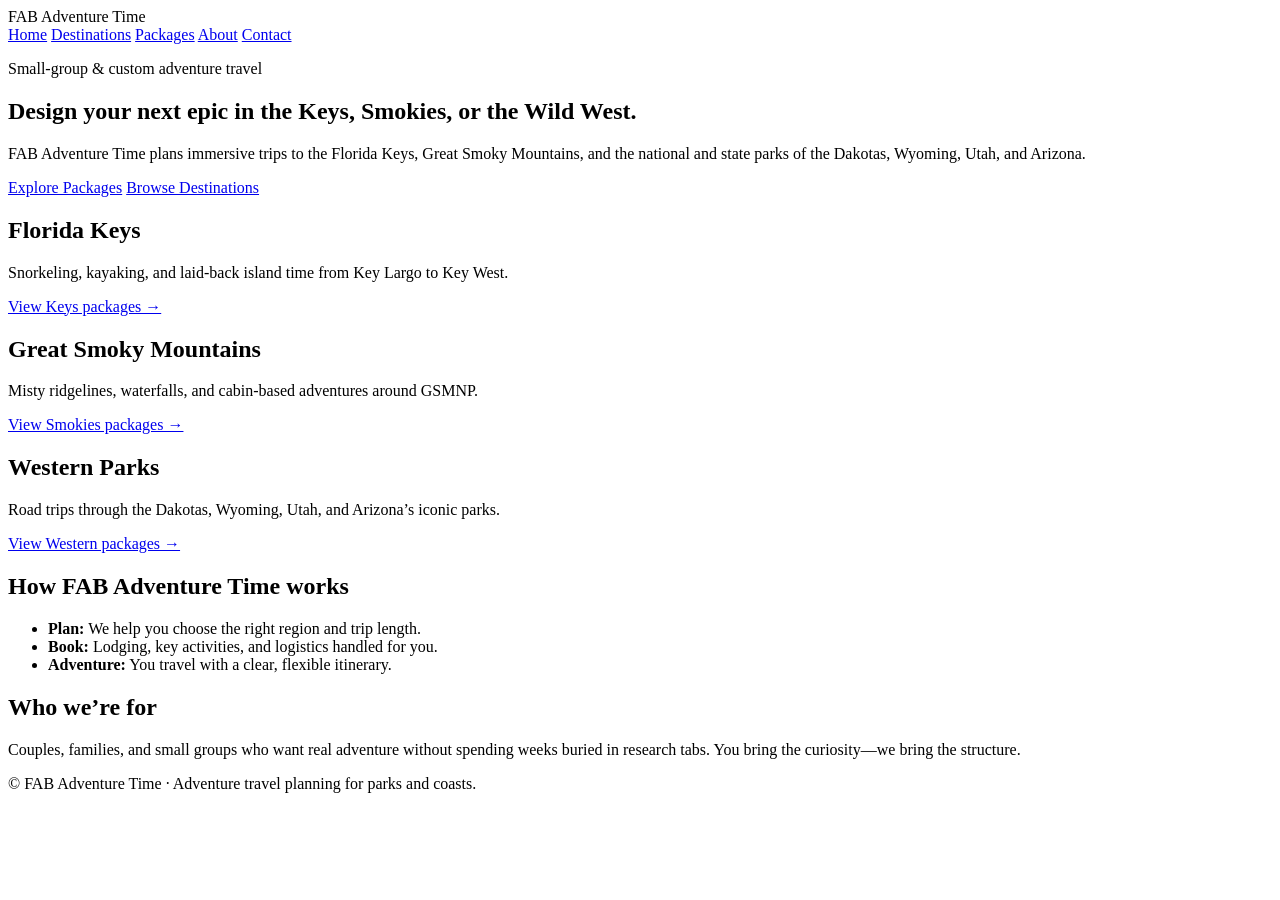
==== index.html @ ace4f25b "Revise index.html for improved SEO and layout Updated HTML structure and content for the FAB Adventu" ====
<!doctype html>
<html lang="en">
<head>
  <meta charset="utf-8">
  <title>FAB Adventure Time | National Park & Coastal Adventure Packages</title>
  <meta name="viewport" content="width=device-width, initial-scale=1">
  <meta name="description" content="Adventure travel packages to the Florida Keys, Great Smoky Mountains, and the parks of the Dakotas, Wyoming, Utah, and Arizona.">
  <link rel="stylesheet" href="styles.css">
</head>
<body>
<header class="site-header">
  <div class="container header-inner">
    <div class="brand">
      <span class="brand-mark">FAB</span>
      <span class="brand-name">Adventure Time</span>
    </div>
    <nav class="nav">
      <a href="index.html" class="nav-link is-active">Home</a>
      <a href="destinations.html" class="nav-link">Destinations</a>
      <a href="packages.html" class="nav-link">Packages</a>
      <a href="about.html" class="nav-link">About</a>
      <a href="contact.html" class="nav-link">Contact</a>
    </nav>
  </div>
</header>

<main>
  <section class="hero hero-home">
    <div class="container hero-inner">
      <p class="eyebrow">Small‑group & custom adventure travel</p>
      <h1>Design your next epic in the Keys, Smokies, or the Wild West.</h1>
      <p class="lead">
        FAB Adventure Time plans immersive trips to the Florida Keys, Great Smoky Mountains,
        and the national and state parks of the Dakotas, Wyoming, Utah, and Arizona.
      </p>
      <div class="hero-actions">
        <a href="packages.html" class="btn btn-primary">Explore Packages</a>
        <a href="destinations.html" class="btn btn-secondary">Browse Destinations</a>
      </div>
    </div>
  </section>

  <section class="section section-highlight">
    <div class="container cards-grid">
      <article class="card">
        <h2>Florida Keys</h2>
        <p>Snorkeling, kayaking, and laid‑back island time from Key Largo to Key West.</p>
        <a href="packages.html#keys" class="card-link">View Keys packages →</a>
      </article>
      <article class="card">
        <h2>Great Smoky Mountains</h2>
        <p>Misty ridgelines, waterfalls, and cabin‑based adventures around GSMNP.</p>
        <a href="packages.html#gsmnp" class="card-link">View Smokies packages →</a>
      </article>
      <article class="card">
        <h2>Western Parks</h2>
        <p>Road trips through the Dakotas, Wyoming, Utah, and Arizona’s iconic parks.</p>
        <a href="packages.html#west-parks" class="card-link">View Western packages →</a>
      </article>
    </div>
  </section>

  <section class="section">
    <div class="container two-column">
      <div>
        <h2>How FAB Adventure Time works</h2>
        <ul class="checklist">
          <li><strong>Plan:</strong> We help you choose the right region and trip length.</li>
          <li><strong>Book:</strong> Lodging, key activities, and logistics handled for you.</li>
          <li><strong>Adventure:</strong> You travel with a clear, flexible itinerary.</li>
        </ul>
      </div>
      <div>
        <h2>Who we’re for</h2>
        <p>
          Couples, families, and small groups who want real adventure without spending weeks
          buried in research tabs. You bring the curiosity—we bring the structure.
        </p>
      </div>
    </div>
  </section>
</main>

<footer class="site-footer">
  <div class="container footer-inner">
    <p>© FAB Adventure Time · Adventure travel planning for parks and coasts.</p>
  </div>
</footer>
</body>
</html>
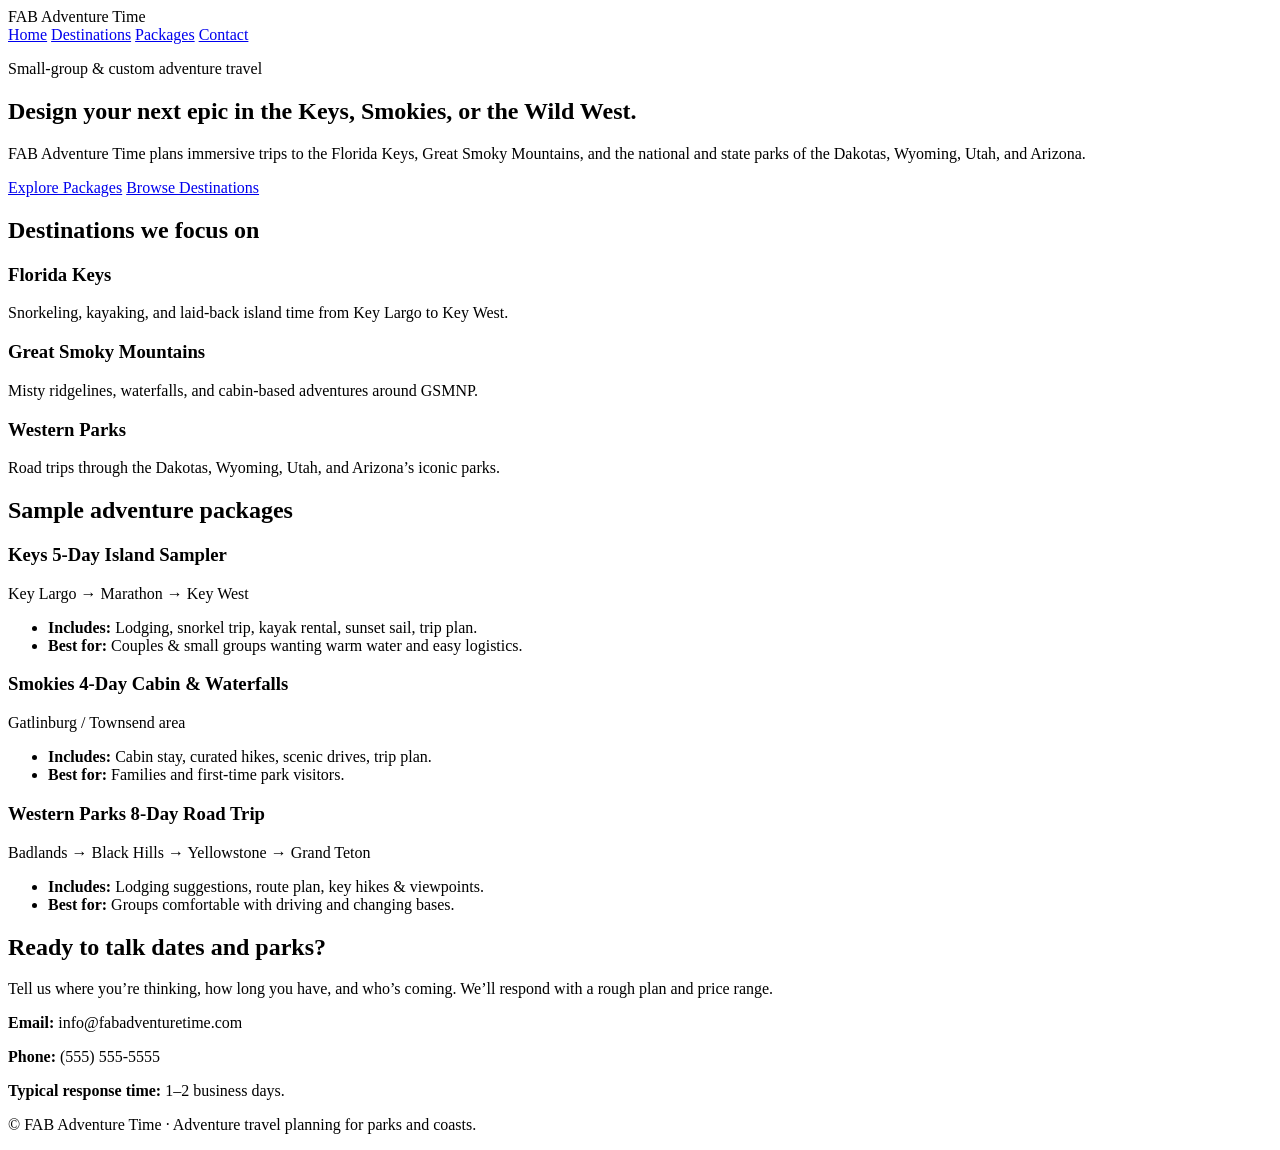
==== commit 1629e06d: "Update navigation links to use anchor tags" ====
--- a/index.html
+++ b/index.html
@@ -16,10 +16,9 @@
     </div>
     <nav class="nav">
       <a href="index.html" class="nav-link is-active">Home</a>
-      <a href="destinations.html" class="nav-link">Destinations</a>
-      <a href="packages.html" class="nav-link">Packages</a>
-      <a href="about.html" class="nav-link">About</a>
-      <a href="contact.html" class="nav-link">Contact</a>
+      <a href="#destinations" class="nav-link">Destinations</a>
+      <a href="#packages" class="nav-link">Packages</a>
+      <a href="#contact" class="nav-link">Contact</a>
     </nav>
   </div>
 </header>
@@ -34,48 +33,77 @@
         and the national and state parks of the Dakotas, Wyoming, Utah, and Arizona.
       </p>
       <div class="hero-actions">
-        <a href="packages.html" class="btn btn-primary">Explore Packages</a>
-        <a href="destinations.html" class="btn btn-secondary">Browse Destinations</a>
+        <a href="#packages" class="btn btn-primary">Explore Packages</a>
+        <a href="#destinations" class="btn btn-secondary">Browse Destinations</a>
       </div>
     </div>
   </section>
 
-  <section class="section section-highlight">
-    <div class="container cards-grid">
-      <article class="card">
-        <h2>Florida Keys</h2>
-        <p>Snorkeling, kayaking, and laid‑back island time from Key Largo to Key West.</p>
-        <a href="packages.html#keys" class="card-link">View Keys packages →</a>
-      </article>
-      <article class="card">
-        <h2>Great Smoky Mountains</h2>
-        <p>Misty ridgelines, waterfalls, and cabin‑based adventures around GSMNP.</p>
-        <a href="packages.html#gsmnp" class="card-link">View Smokies packages →</a>
-      </article>
-      <article class="card">
-        <h2>Western Parks</h2>
-        <p>Road trips through the Dakotas, Wyoming, Utah, and Arizona’s iconic parks.</p>
-        <a href="packages.html#west-parks" class="card-link">View Western packages →</a>
-      </article>
+  <section id="destinations" class="section section-highlight">
+    <div class="container">
+      <h2>Destinations we focus on</h2>
+      <div class="cards-grid">
+        <article class="card">
+          <h3>Florida Keys</h3>
+          <p>Snorkeling, kayaking, and laid‑back island time from Key Largo to Key West.</p>
+        </article>
+        <article class="card">
+          <h3>Great Smoky Mountains</h3>
+          <p>Misty ridgelines, waterfalls, and cabin‑based adventures around GSMNP.</p>
+        </article>
+        <article class="card">
+          <h3>Western Parks</h3>
+          <p>Road trips through the Dakotas, Wyoming, Utah, and Arizona’s iconic parks.</p>
+        </article>
+      </div>
     </div>
   </section>
 
-  <section class="section">
+  <section id="packages" class="section">
+    <div class="container">
+      <h2>Sample adventure packages</h2>
+      <div class="cards-grid">
+        <article class="card">
+          <h3>Keys 5‑Day Island Sampler</h3>
+          <p class="card-meta">Key Largo → Marathon → Key West</p>
+          <ul class="checklist">
+            <li><strong>Includes:</strong> Lodging, snorkel trip, kayak rental, sunset sail, trip plan.</li>
+            <li><strong>Best for:</strong> Couples & small groups wanting warm water and easy logistics.</li>
+          </ul>
+        </article>
+        <article class="card">
+          <h3>Smokies 4‑Day Cabin & Waterfalls</h3>
+          <p class="card-meta">Gatlinburg / Townsend area</p>
+          <ul class="checklist">
+            <li><strong>Includes:</strong> Cabin stay, curated hikes, scenic drives, trip plan.</li>
+            <li><strong>Best for:</strong> Families and first‑time park visitors.</li>
+          </ul>
+        </article>
+        <article class="card">
+          <h3>Western Parks 8‑Day Road Trip</h3>
+          <p class="card-meta">Badlands → Black Hills → Yellowstone → Grand Teton</p>
+          <ul class="checklist">
+            <li><strong>Includes:</strong> Lodging suggestions, route plan, key hikes & viewpoints.</li>
+            <li><strong>Best for:</strong> Groups comfortable with driving and changing bases.</li>
+          </ul>
+        </article>
+      </div>
+    </div>
+  </section>
+
+  <section id="contact" class="section section-highlight">
     <div class="container two-column">
       <div>
-        <h2>How FAB Adventure Time works</h2>
-        <ul class="checklist">
-          <li><strong>Plan:</strong> We help you choose the right region and trip length.</li>
-          <li><strong>Book:</strong> Lodging, key activities, and logistics handled for you.</li>
-          <li><strong>Adventure:</strong> You travel with a clear, flexible itinerary.</li>
-        </ul>
+        <h2>Ready to talk dates and parks?</h2>
+        <p>
+          Tell us where you’re thinking, how long you have, and who’s coming. We’ll respond with a
+          rough plan and price range.
+        </p>
       </div>
       <div>
-        <h2>Who we’re for</h2>
-        <p>
-          Couples, families, and small groups who want real adventure without spending weeks
-          buried in research tabs. You bring the curiosity—we bring the structure.
-        </p>
+        <p><strong>Email:</strong> info@fabadventuretime.com</p>
+        <p><strong>Phone:</strong> (555) 555‑5555</p>
+        <p><strong>Typical response time:</strong> 1–2 business days.</p>
       </div>
     </div>
   </section>
@@ -88,4 +116,3 @@
 </footer>
 </body>
 </html>
-
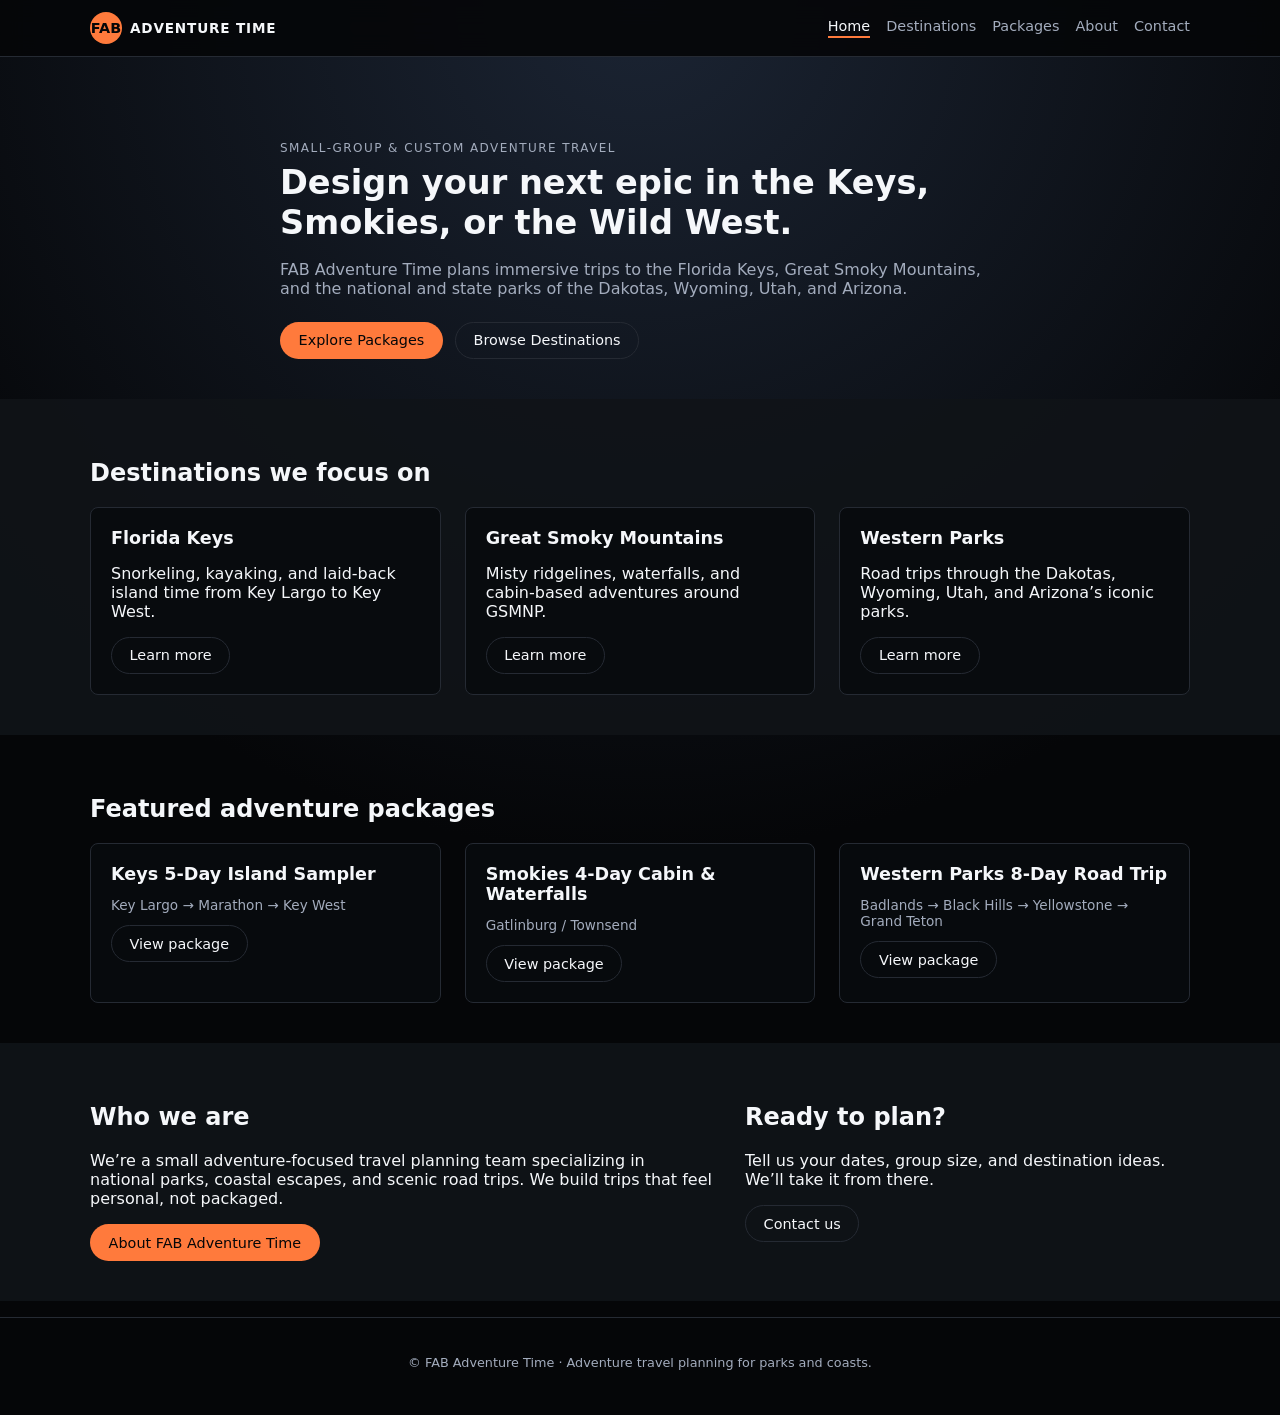
==== commit 162dfb58: "Update navigation links and meta description" ====
--- a/index.html
+++ b/index.html
@@ -4,9 +4,10 @@
   <meta charset="utf-8">
   <title>FAB Adventure Time | National Park & Coastal Adventure Packages</title>
   <meta name="viewport" content="width=device-width, initial-scale=1">
-  <meta name="description" content="Adventure travel packages to the Florida Keys, Great Smoky Mountains, and the parks of the Dakotas, Wyoming, Utah, and Arizona.">
+  <meta name="description" content="Adventure travel packages to the Florida Keys, Great Smoky Mountains, and the national and state parks of the Dakotas, Wyoming, Utah, and Arizona.">
   <link rel="stylesheet" href="styles.css">
 </head>
+
 <body>
 <header class="site-header">
   <div class="container header-inner">
@@ -16,9 +17,10 @@
     </div>
     <nav class="nav">
       <a href="index.html" class="nav-link is-active">Home</a>
-      <a href="#destinations" class="nav-link">Destinations</a>
-      <a href="#packages" class="nav-link">Packages</a>
-      <a href="#contact" class="nav-link">Contact</a>
+      <a href="destinations.html" class="nav-link">Destinations</a>
+      <a href="packages.html" class="nav-link">Packages</a>
+      <a href="about.html" class="nav-link">About</a>
+      <a href="contact.html" class="nav-link">Contact</a>
     </nav>
   </div>
 </header>
@@ -33,77 +35,80 @@
         and the national and state parks of the Dakotas, Wyoming, Utah, and Arizona.
       </p>
       <div class="hero-actions">
-        <a href="#packages" class="btn btn-primary">Explore Packages</a>
-        <a href="#destinations" class="btn btn-secondary">Browse Destinations</a>
+        <a href="packages.html" class="btn btn-primary">Explore Packages</a>
+        <a href="destinations.html" class="btn btn-secondary">Browse Destinations</a>
       </div>
     </div>
   </section>
 
-  <section id="destinations" class="section section-highlight">
+  <section class="section section-highlight">
     <div class="container">
       <h2>Destinations we focus on</h2>
       <div class="cards-grid">
+
         <article class="card">
           <h3>Florida Keys</h3>
           <p>Snorkeling, kayaking, and laid‑back island time from Key Largo to Key West.</p>
+          <a href="destinations.html" class="btn btn-secondary">Learn more</a>
         </article>
+
         <article class="card">
           <h3>Great Smoky Mountains</h3>
           <p>Misty ridgelines, waterfalls, and cabin‑based adventures around GSMNP.</p>
+          <a href="destinations.html" class="btn btn-secondary">Learn more</a>
         </article>
+
         <article class="card">
           <h3>Western Parks</h3>
           <p>Road trips through the Dakotas, Wyoming, Utah, and Arizona’s iconic parks.</p>
+          <a href="destinations.html" class="btn btn-secondary">Learn more</a>
         </article>
+
       </div>
     </div>
   </section>
 
-  <section id="packages" class="section">
+  <section class="section">
     <div class="container">
-      <h2>Sample adventure packages</h2>
+      <h2>Featured adventure packages</h2>
       <div class="cards-grid">
+
         <article class="card">
           <h3>Keys 5‑Day Island Sampler</h3>
           <p class="card-meta">Key Largo → Marathon → Key West</p>
-          <ul class="checklist">
-            <li><strong>Includes:</strong> Lodging, snorkel trip, kayak rental, sunset sail, trip plan.</li>
-            <li><strong>Best for:</strong> Couples & small groups wanting warm water and easy logistics.</li>
-          </ul>
+          <a href="packages.html" class="btn btn-secondary">View package</a>
         </article>
+
         <article class="card">
           <h3>Smokies 4‑Day Cabin & Waterfalls</h3>
-          <p class="card-meta">Gatlinburg / Townsend area</p>
-          <ul class="checklist">
-            <li><strong>Includes:</strong> Cabin stay, curated hikes, scenic drives, trip plan.</li>
-            <li><strong>Best for:</strong> Families and first‑time park visitors.</li>
-          </ul>
+          <p class="card-meta">Gatlinburg / Townsend</p>
+          <a href="packages.html" class="btn btn-secondary">View package</a>
         </article>
+
         <article class="card">
           <h3>Western Parks 8‑Day Road Trip</h3>
           <p class="card-meta">Badlands → Black Hills → Yellowstone → Grand Teton</p>
-          <ul class="checklist">
-            <li><strong>Includes:</strong> Lodging suggestions, route plan, key hikes & viewpoints.</li>
-            <li><strong>Best for:</strong> Groups comfortable with driving and changing bases.</li>
-          </ul>
+          <a href="packages.html" class="btn btn-secondary">View package</a>
         </article>
+
       </div>
     </div>
   </section>
 
-  <section id="contact" class="section section-highlight">
+  <section class="section section-highlight">
     <div class="container two-column">
       <div>
-        <h2>Ready to talk dates and parks?</h2>
+        <h2>Who we are</h2>
         <p>
-          Tell us where you’re thinking, how long you have, and who’s coming. We’ll respond with a
-          rough plan and price range.
+          We’re a small adventure‑focused travel planning team specializing in national parks,
+          coastal escapes, and scenic road trips. We build trips that feel personal, not packaged.
         </p>
+        <a href="about.html" class="btn btn-primary">About FAB Adventure Time</a>
       </div>
       <div>
-        <p><strong>Email:</strong> info@fabadventuretime.com</p>
-        <p><strong>Phone:</strong> (555) 555‑5555</p>
-        <p><strong>Typical response time:</strong> 1–2 business days.</p>
+        <h2>Ready to plan?</h2>
+        <p>Tell us your dates, group size, and destination ideas. We’ll take it from there.</p>
+        <a href="contact.html" class="btn btn-secondary">Contact us</a>
       </div>
     </div>
   </section>
@@ -114,5 +119,6 @@
     <p>© FAB Adventure Time · Adventure travel planning for parks and coasts.</p>
   </div>
 </footer>
+
 </body>
 </html>
--- a/styles.css
+++ b/styles.css
@@ -0,0 +1,255 @@
+:root {
+  --bg: #050608;
+  --bg-alt: #101318;
+  --accent: #ff7a3c;
+  --accent-soft: #ffe1cf;
+  --text: #f5f7fa;
+  --muted: #a3acbd;
+  --border: #252a33;
+  --radius: 8px;
+  --font-sans: system-ui, -apple-system, BlinkMacSystemFont, "Segoe UI", sans-serif;
+}
+
+*,
+*::before,
+*::after {
+  box-sizing: border-box;
+}
+
+body {
+  margin: 0;
+  font-family: var(--font-sans);
+  background: radial-gradient(circle at top, #1b2433 0, #050608 55%);
+  color: var(--text);
+}
+
+a {
+  color: var(--accent);
+  text-decoration: none;
+}
+
+a:hover {
+  text-decoration: underline;
+}
+
+.container {
+  width: min(1100px, 100% - 2rem);
+  margin: 0 auto;
+}
+
+/* Header */
+
+.site-header {
+  border-bottom: 1px solid var(--border);
+  background: rgba(5, 6, 8, 0.9);
+  backdrop-filter: blur(12px);
+}
+
+.header-inner {
+  display: flex;
+  align-items: center;
+  justify-content: space-between;
+  padding: 0.75rem 0;
+}
+
+.brand {
+  display: flex;
+  align-items: center;
+  gap: 0.5rem;
+}
+
+.brand-mark {
+  display: inline-flex;
+  align-items: center;
+  justify-content: center;
+  width: 32px;
+  height: 32px;
+  border-radius: 999px;
+  background: var(--accent);
+  color: #050608;
+  font-weight: 700;
+  font-size: 0.9rem;
+}
+
+.brand-name {
+  font-weight: 600;
+  letter-spacing: 0.06em;
+  text-transform: uppercase;
+  font-size: 0.85rem;
+}
+
+.nav {
+  display: flex;
+  gap: 1rem;
+  font-size: 0.9rem;
+}
+
+.nav-link {
+  color: var(--muted);
+  padding-bottom: 0.15rem;
+  border-bottom: 2px solid transparent;
+}
+
+.nav-link:hover {
+  color: var(--text);
+}
+
+.nav-link.is-active {
+  color: var(--text);
+  border-bottom-color: var(--accent);
+}
+
+/* Hero */
+
+.hero {
+  padding: 3.5rem 0 2.5rem;
+}
+
+.hero-home {
+  padding-top: 4.5rem;
+}
+
+.hero-inner {
+  max-width: 720px;
+}
+
+.eyebrow {
+  text-transform: uppercase;
+  letter-spacing: 0.12em;
+  font-size: 0.75rem;
+  color: var(--muted);
+  margin-bottom: 0.5rem;
+}
+
+.hero h1 {
+  font-size: 2.1rem;
+  line-height: 1.2;
+  margin: 0 0 0.75rem;
+}
+
+.lead {
+  font-size: 1rem;
+  color: var(--muted);
+  margin-bottom: 1.5rem;
+}
+
+.hero-actions {
+  display: flex;
+  flex-wrap: wrap;
+  gap: 0.75rem;
+}
+
+/* Buttons */
+
+.btn {
+  display: inline-flex;
+  align-items: center;
+  justify-content: center;
+  padding: 0.6rem 1.1rem;
+  border-radius: 999px;
+  font-size: 0.9rem;
+  font-weight: 500;
+  border: 1px solid transparent;
+}
+
+.btn-primary {
+  background: var(--accent);
+  color: #050608;
+}
+
+.btn-primary:hover {
+  background: #ff945f;
+}
+
+.btn-secondary {
+  background: transparent;
+  border-color: var(--border);
+  color: var(--text);
+}
+
+.btn-secondary:hover {
+  border-color: var(--accent);
+}
+
+/* Sections */
+
+.section {
+  padding: 2.5rem 0;
+}
+
+.section-highlight {
+  background: rgba(16, 19, 24, 0.9);
+}
+
+/* Layouts */
+
+.cards-grid {
+  display: grid;
+  grid-template-columns: repeat(auto-fit, minmax(260px, 1fr));
+  gap: 1.5rem;
+}
+
+.two-column {
+  display: grid;
+  grid-template-columns: minmax(0, 1.4fr) minmax(0, 1fr);
+  gap: 2rem;
+}
+
+@media (max-width: 800px) {
+  .header-inner {
+    flex-direction: column;
+    align-items: flex-start;
+    gap: 0.75rem;
+  }
+
+  .two-column {
+    grid-template-columns: 1fr;
+  }
+}
+
+/* Cards */
+
+.card {
+  border-radius: var(--radius);
+  border: 1px solid var(--border);
+  padding: 1.25rem;
+  background: rgba(8, 10, 14, 0.9);
+}
+
+.card h3 {
+  font-size: 1.1rem;
+  margin: 0 0 0.5rem;
+}
+
+.card-meta {
+  font-size: 0.85rem;
+  color: var(--muted);
+  margin-bottom: 0.75rem;
+}
+
+/* Lists */
+
+.checklist {
+  list-style: none;
+  padding: 0;
+  margin: 0.5rem 0 0;
+}
+
+.checklist li {
+  margin-bottom: 0.4rem;
+  font-size: 0.9rem;
+}
+
+/* Footer */
+
+.site-footer {
+  border-top: 1px solid var(--border);
+  padding: 1.5rem 0 2rem;
+  margin-top: 1rem;
+}
+
+.footer-inner {
+  font-size: 0.8rem;
+  color: var(--muted);
+  text-align: center;
+}
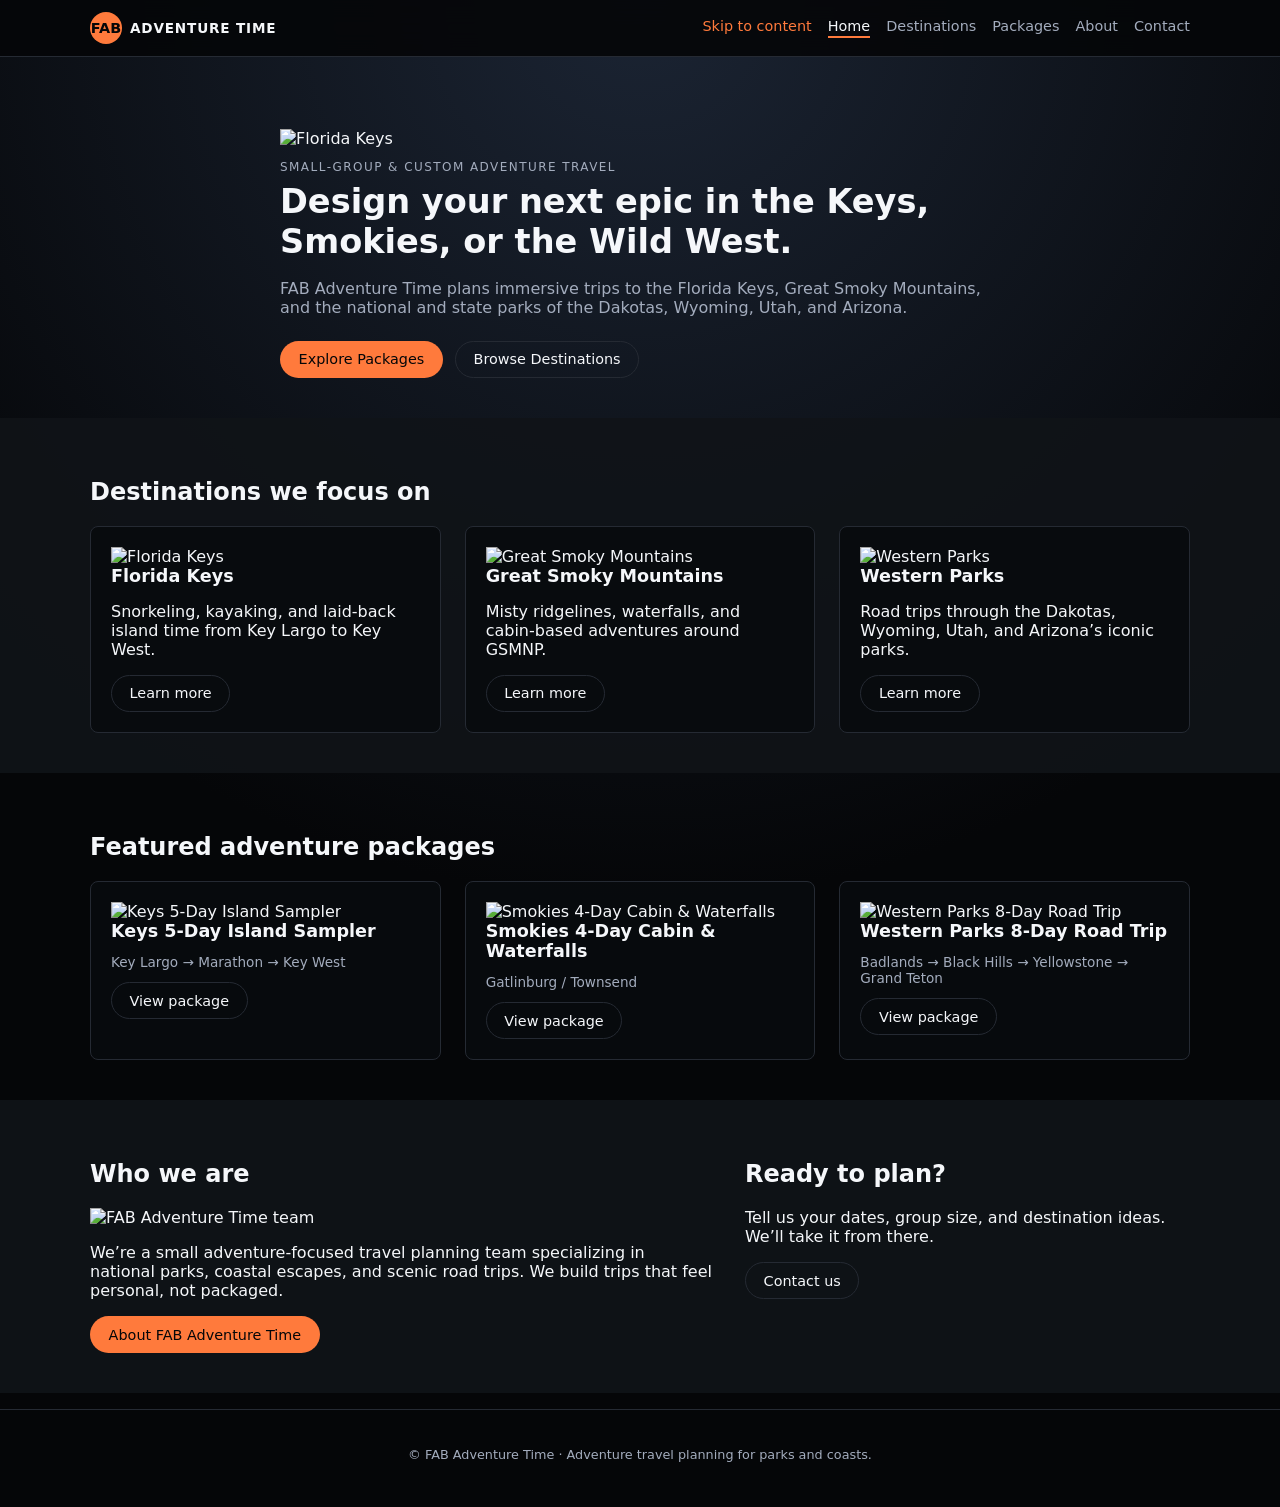
==== commit 6b47882f: "Add image folders and placeholders; update index.html to include feature-image tags for destinations" ====
--- a/index.html
+++ b/index.html
@@ -15,7 +15,8 @@
       <span class="brand-mark">FAB</span>
       <span class="brand-name">Adventure Time</span>
     </div>
-    <nav class="nav">
+    <nav class="nav" aria-label="Primary">
+      <a href="#main-content" class="skip-link">Skip to content</a>
       <a href="index.html" class="nav-link is-active">Home</a>
       <a href="destinations.html" class="nav-link">Destinations</a>
       <a href="packages.html" class="nav-link">Packages</a>
@@ -25,9 +26,10 @@
   </div>
 </header>
 
-<main>
+<main id="main-content">
   <section class="hero hero-home">
     <div class="container hero-inner">
+      <img src="images/destinations/keys.jpg" alt="Florida Keys" class="feature-image">
       <p class="eyebrow">Small‑group & custom adventure travel</p>
       <h1>Design your next epic in the Keys, Smokies, or the Wild West.</h1>
       <p class="lead">
@@ -47,18 +49,21 @@
       <div class="cards-grid">
 
         <article class="card">
+          <img src="images/destinations/keys.jpg" alt="Florida Keys" class="feature-image">
           <h3>Florida Keys</h3>
           <p>Snorkeling, kayaking, and laid‑back island time from Key Largo to Key West.</p>
           <a href="destinations.html" class="btn btn-secondary">Learn more</a>
         </article>
 
         <article class="card">
+          <img src="images/destinations/smokies-waterfall.jpg" alt="Great Smoky Mountains" class="feature-image">
           <h3>Great Smoky Mountains</h3>
           <p>Misty ridgelines, waterfalls, and cabin‑based adventures around GSMNP.</p>
           <a href="destinations.html" class="btn btn-secondary">Learn more</a>
         </article>
 
         <article class="card">
+          <img src="images/destinations/western-badlands.jpg" alt="Western Parks" class="feature-image">
           <h3>Western Parks</h3>
           <p>Road trips through the Dakotas, Wyoming, Utah, and Arizona’s iconic parks.</p>
           <a href="destinations.html" class="btn btn-secondary">Learn more</a>
@@ -74,18 +79,21 @@
       <div class="cards-grid">
 
         <article class="card">
+          <img src="images/packages/keys-5-day.jpg" alt="Keys 5-Day Island Sampler" class="feature-image">
           <h3>Keys 5‑Day Island Sampler</h3>
           <p class="card-meta">Key Largo → Marathon → Key West</p>
           <a href="packages.html" class="btn btn-secondary">View package</a>
         </article>
 
         <article class="card">
+          <img src="images/packages/smokies-4-day.jpg" alt="Smokies 4-Day Cabin & Waterfalls" class="feature-image">
           <h3>Smokies 4‑Day Cabin & Waterfalls</h3>
           <p class="card-meta">Gatlinburg / Townsend</p>
           <a href="packages.html" class="btn btn-secondary">View package</a>
         </article>
 
         <article class="card">
+          <img src="images/packages/western-8-day.jpg" alt="Western Parks 8-Day Road Trip" class="feature-image">
           <h3>Western Parks 8‑Day Road Trip</h3>
           <p class="card-meta">Badlands → Black Hills → Yellowstone → Grand Teton</p>
           <a href="packages.html" class="btn btn-secondary">View package</a>
@@ -99,6 +107,7 @@
     <div class="container two-column">
       <div>
         <h2>Who we are</h2>
+        <img src="images/about/team.jpg" alt="FAB Adventure Time team" class="feature-image">
         <p>
           We’re a small adventure‑focused travel planning team specializing in national parks,
           coastal escapes, and scenic road trips. We build trips that feel personal, not packaged.
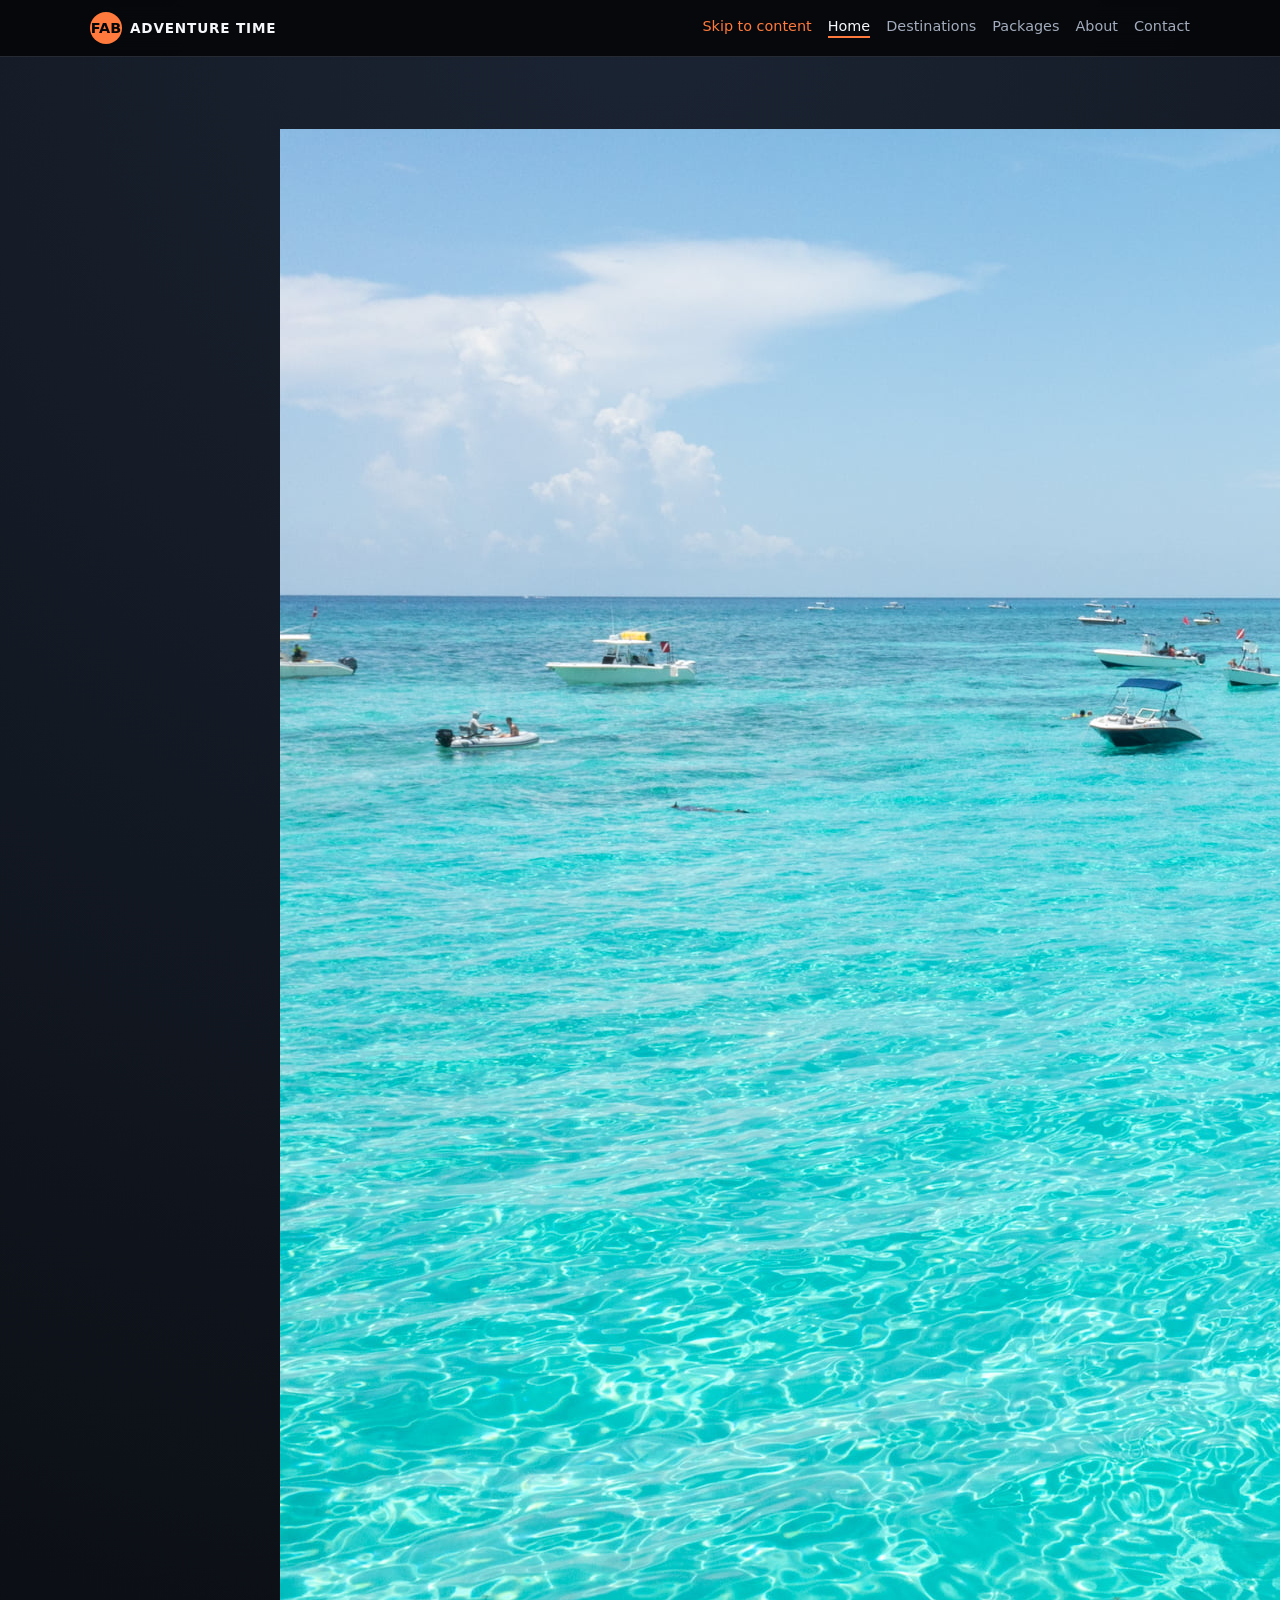
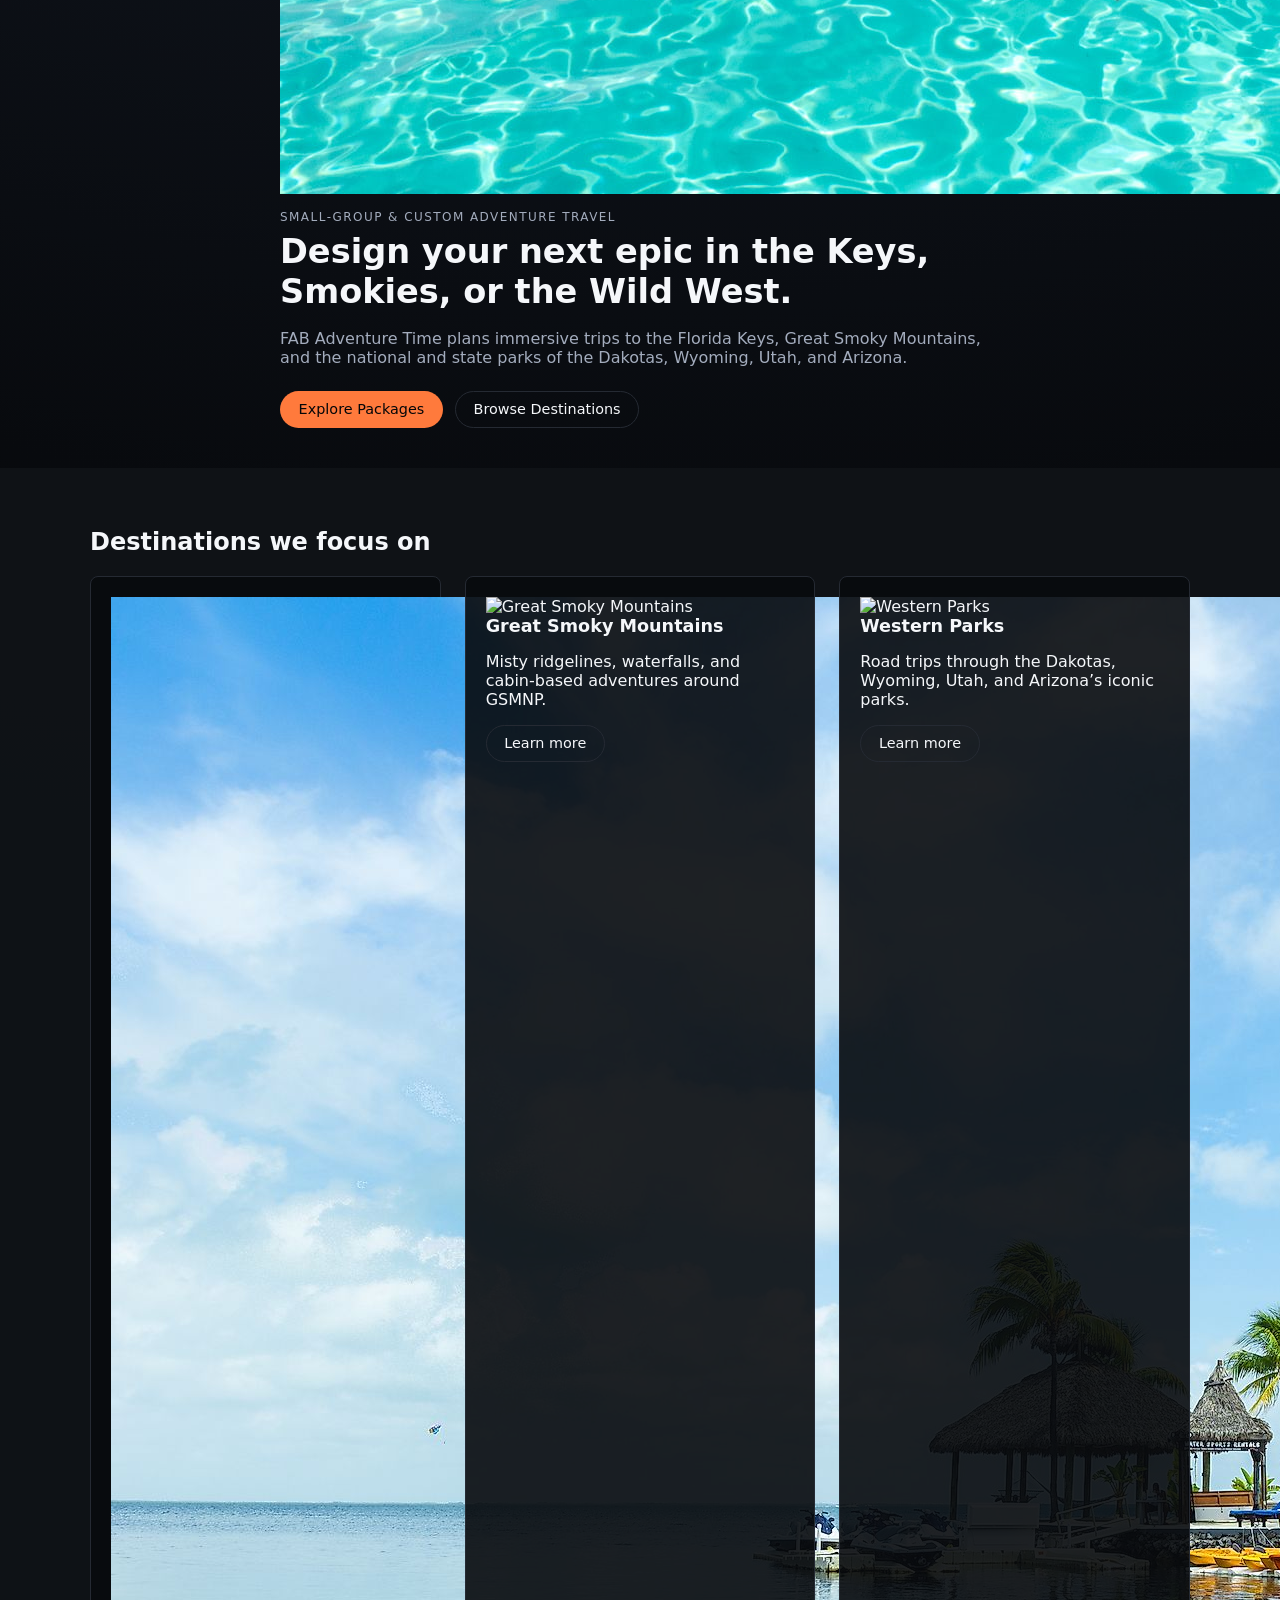
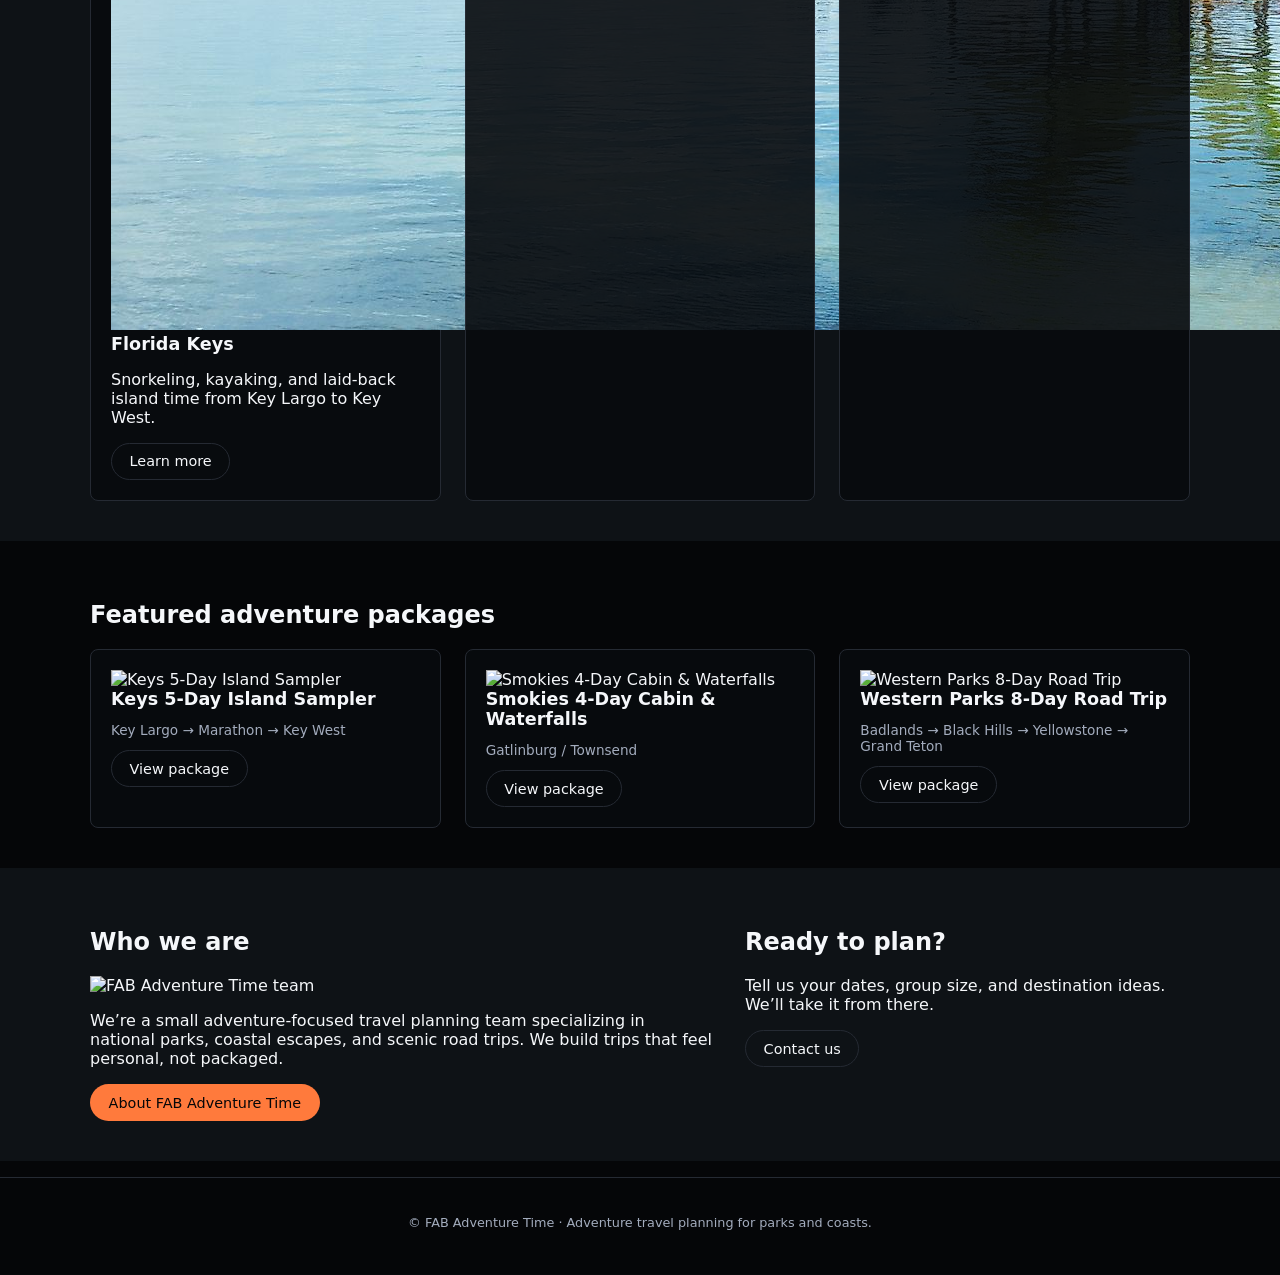
==== commit 7e213de0: "Update image paths for key largo images" ====
--- a/index.html
+++ b/index.html
@@ -29,7 +29,7 @@
 <main id="main-content">
   <section class="hero hero-home">
     <div class="container hero-inner">
-      <img src="images/destinations/keys.jpg" alt="Florida Keys" class="feature-image">
+      <img src="images/destinations/keylargo1.jpg" alt="Florida Keys" class="feature-image">
       <p class="eyebrow">Small‑group & custom adventure travel</p>
       <h1>Design your next epic in the Keys, Smokies, or the Wild West.</h1>
       <p class="lead">
@@ -49,7 +49,7 @@
       <div class="cards-grid">
 
         <article class="card">
-          <img src="images/destinations/keys.jpg" alt="Florida Keys" class="feature-image">
+          <img src="images/destinations/keylargo2.jpg" alt="Florida Keys" class="feature-image">
           <h3>Florida Keys</h3>
           <p>Snorkeling, kayaking, and laid‑back island time from Key Largo to Key West.</p>
           <a href="destinations.html" class="btn btn-secondary">Learn more</a>
